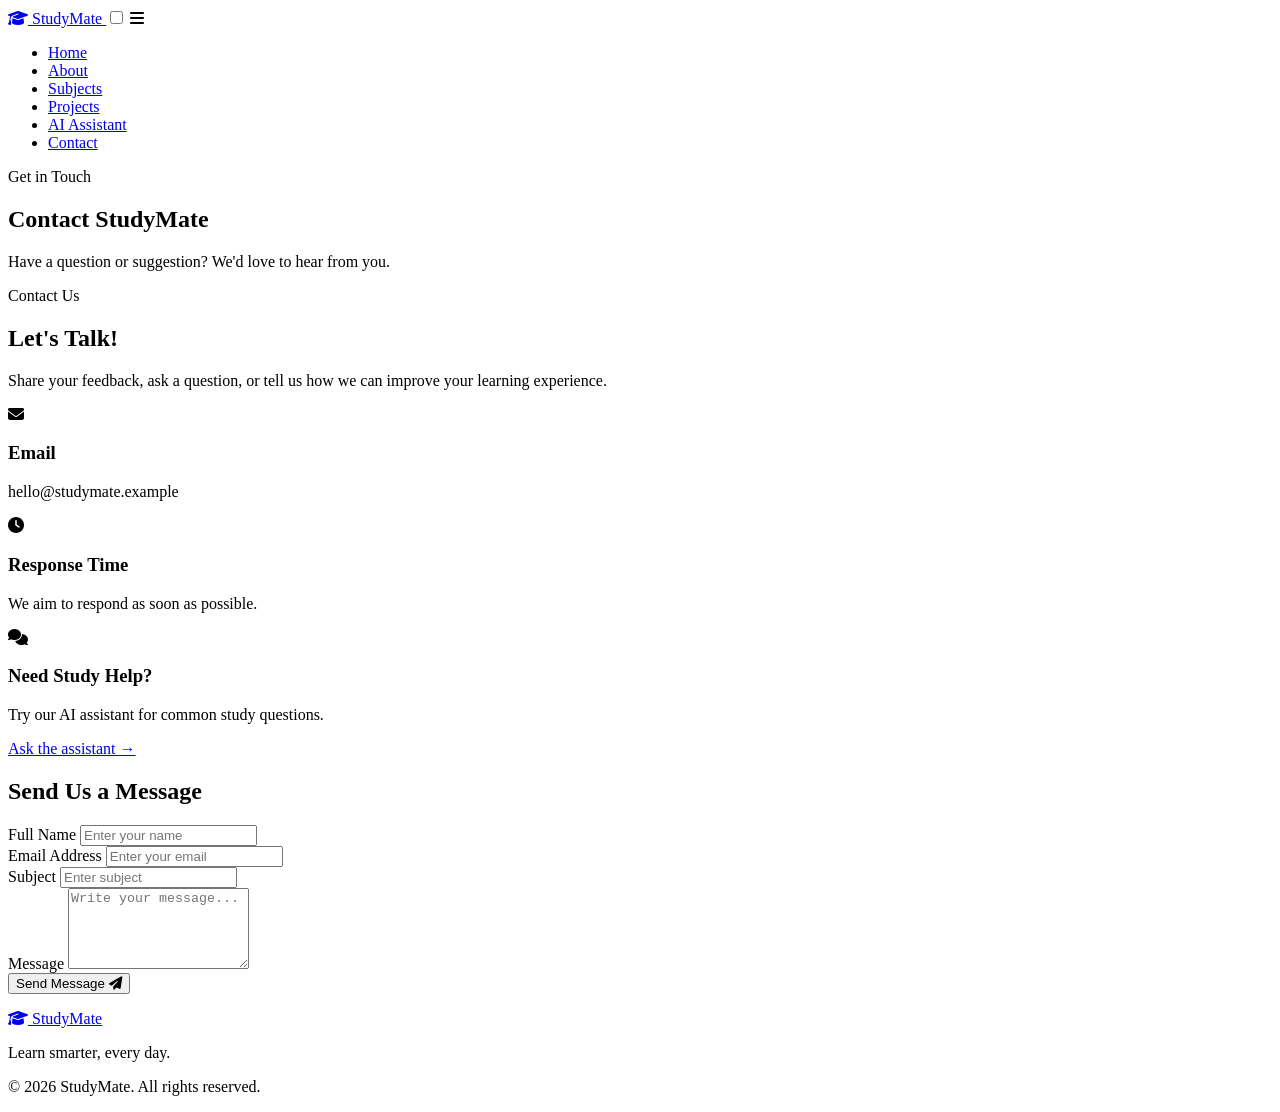
==== html/contact.html @ 2f770758 "Add files via upload" ====
<!DOCTYPE html>
<html lang="en">
<head>
    <meta charset="UTF-8">
    <meta name="viewport" content="width=device-width, initial-scale=1.0">
    <title>Contact | StudyMate</title>

    <link rel="stylesheet" href="../CSS/index.css">
    <link rel="stylesheet" href="../CSS/contact.css">
    <script src="../JS/assistant.js" defer></script>
    <link rel="stylesheet"
          href="https://cdnjs.cloudflare.com/ajax/libs/font-awesome/6.5.2/css/all.min.css">
</head>
<body>

<header class="header">
    <nav class="navbar container">
        <a href="../index.html" class="logo">
            <i class="fa-solid fa-graduation-cap"></i> StudyMate
        </a>
        <input type="checkbox" id="menu-toggle">
        <label for="menu-toggle" class="menu-icon">
            <i class="fa-solid fa-bars"></i>
        </label>
        <ul class="nav-links">
            <li><a href="../index.html">Home</a></li>
            <li><a href="about.html">About</a></li>
            <li><a href="subjects.html">Subjects</a></li>
            <li><a href="projects.html">Projects</a></li>
            <li><a href="ai-assistant.html">AI Assistant</a></li>
            <li><a class="active" href="contact.html">Contact</a></li>
        </ul>
    </nav>
</header>

<main>
    <section class="page-banner">
        <div class="container">
            <span class="tag">Get in Touch</span>
            <h1>Contact <span>StudyMate</span></h1>
            <p>Have a question or suggestion? We'd love to hear from you.</p>
        </div>
    </section>

    <section class="section container contact-section">
        <div class="contact-info">
            <span class="tag">Contact Us</span>
            <h2>Let's Talk!</h2>
            <p>
                Share your feedback, ask a question, or tell us how we can
                improve your learning experience.
            </p>

            <div class="contact-item">
                <div class="contact-icon">
                    <i class="fa-solid fa-envelope"></i>
                </div>
                <div>
                    <h3>Email</h3>
                    <p>hello@studymate.example</p>
                </div>
            </div>

            <div class="contact-item">
                <div class="contact-icon">
                    <i class="fa-solid fa-clock"></i>
                </div>
                <div>
                    <h3>Response Time</h3>
                    <p>We aim to respond as soon as possible.</p>
                </div>
            </div>

            <div class="contact-item">
                <div class="contact-icon">
                    <i class="fa-solid fa-comments"></i>
                </div>
                <div>
                    <h3>Need Study Help?</h3>
                    <p>Try our AI assistant for common study questions.</p>
                    <a href="ai-assistant.html">Ask the assistant →</a>
                </div>
            </div>
        </div>

        <div class="contact-form-card">
            <h2>Send Us a Message</h2>

            <form id="contact-form">
                <div class="form-group">
                    <label for="name">Full Name</label>
                    <input type="text" id="name" name="name"
                           placeholder="Enter your name" required>
                </div>

                <div class="form-group">
                    <label for="email">Email Address</label>
                    <input type="email" id="email" name="email"
                           placeholder="Enter your email" required>
                </div>

                <div class="form-group">
                    <label for="subject">Subject</label>
                    <input type="text" id="subject" name="subject"
                           placeholder="Enter subject" required>
                </div>

                <div class="form-group">
                    <label for="message">Message</label>
                    <textarea id="message" name="message" rows="5"
                              placeholder="Write your message..." required></textarea>
                </div>

                <button type="submit" class="btn">
                    Send Message <i class="fa-solid fa-paper-plane"></i>
                </button>

                <p id="form-status" class="form-status" aria-live="polite"></p>
            </form>
        </div>
    </section>
</main>

<footer class="footer">
    <div class="container footer-content">
        <a href="../index.html" class="logo">
            <i class="fa-solid fa-graduation-cap"></i> StudyMate
        </a>
        <p>Learn smarter, every day.</p>
        <p>© 2026 StudyMate. All rights reserved.</p>
    </div>
</footer>

<script>
    const contactForm = document.getElementById("contact-form");
    const formStatus = document.getElementById("form-status");

    contactForm.addEventListener("submit", function(event) {
        event.preventDefault();

        formStatus.textContent =
            "Demo only: your message has not been sent to a server.";

        contactForm.reset();
    });
</script>

</body>
</html>
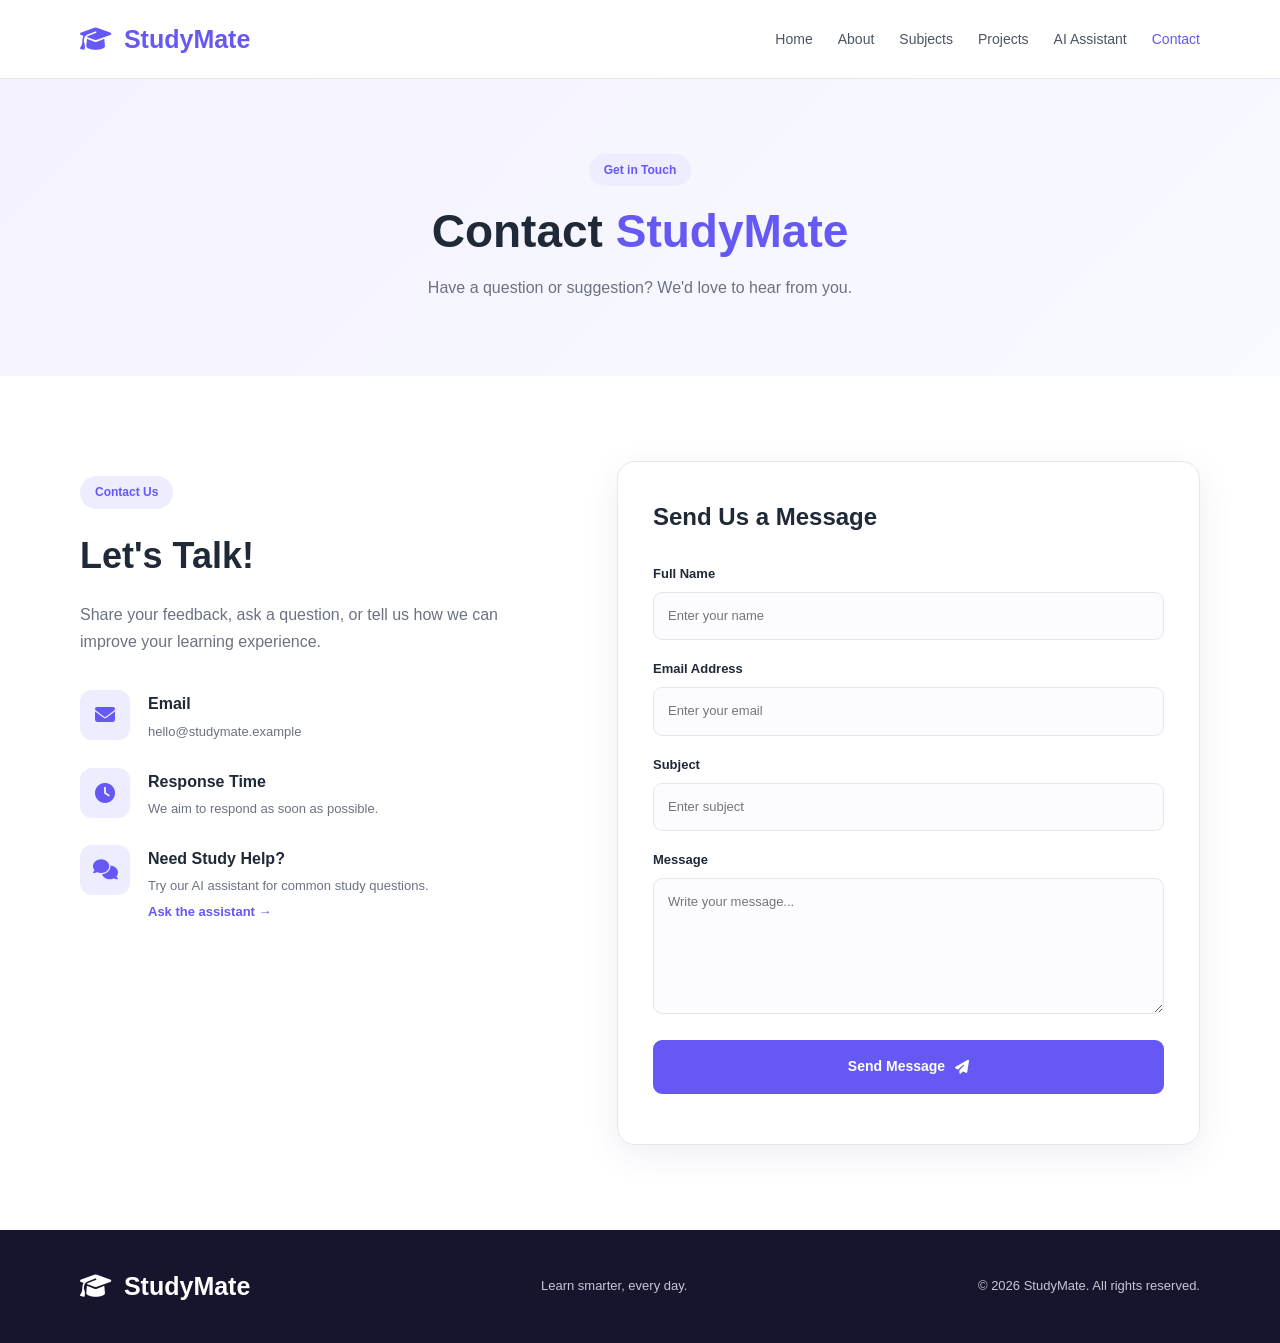
==== commit 0c0da852: "Update contact.html" ====
--- a/html/contact.html
+++ b/html/contact.html
@@ -6,9 +6,9 @@
     <meta name="viewport" content="width=device-width, initial-scale=1.0">
     <title>Contact | StudyMate</title>
 
-    <link rel="stylesheet" href="../CSS/index.css">
-    <link rel="stylesheet" href="../CSS/contact.css">
-    <script src="../JS/assistant.js" defer></script>
+    <link rel="stylesheet" href="../css/index.css">
+    <link rel="stylesheet" href="../css/contact.css">
+    <script src="../js/assistant.js" defer></script>
     <link rel="stylesheet"
           href="https://cdnjs.cloudflare.com/ajax/libs/font-awesome/6.5.2/css/all.min.css">
 </head>
@@ -147,4 +147,4 @@
 </script>
 
 </body>
-</html>+</html>
--- a/css/index.css
+++ b/css/index.css
@@ -0,0 +1,273 @@
+
+@import url('https://fonts.googleapis.com/css2?family=Poppins:wght@300;400;500;600;700;800&display=swap');
+
+:root {
+    --primary: #6558f5;
+    --primary-dark: #4c3de0;
+    --secondary: #8b5cf6;
+    --text: #1f2937;
+    --muted: #6b7280;
+    --light: #f7f8ff;
+    --white: #ffffff;
+    --border: #e5e7eb;
+    --shadow: 0 10px 35px rgba(45, 40, 100, 0.08);
+}
+
+* {
+    margin: 0;
+    padding: 0;
+    box-sizing: border-box;
+}
+
+html {
+    scroll-behavior: smooth;
+}
+
+body {
+    font-family: 'Poppins', sans-serif;
+    color: var(--text);
+    background: var(--white);
+    line-height: 1.7;
+}
+
+a {
+    text-decoration: none;
+    color: inherit;
+}
+
+ul {
+    list-style: none;
+}
+
+button, input, textarea {
+    font: inherit;
+}
+
+button, a {
+    -webkit-tap-highlight-color: transparent;
+}
+
+.container {
+    width: min(1120px, 90%);
+    margin: auto;
+}
+
+.section {
+    padding: 85px 0;
+}
+
+.header {
+    position: sticky;
+    top: 0;
+    z-index: 1000;
+    background: rgba(255, 255, 255, 0.96);
+    border-bottom: 1px solid var(--border);
+    backdrop-filter: blur(12px);
+}
+
+.navbar {
+    min-height: 78px;
+    display: flex;
+    justify-content: space-between;
+    align-items: center;
+    gap: 25px;
+}
+
+.logo {
+    font-size: 25px;
+    font-weight: 800;
+    color: var(--primary);
+    white-space: nowrap;
+}
+
+.logo i {
+    margin-right: 6px;
+}
+
+.nav-links {
+    display: flex;
+    align-items: center;
+    gap: 25px;
+}
+
+.nav-links a {
+    color: #4b5563;
+    font-size: 14px;
+    font-weight: 500;
+    transition: 0.3s;
+}
+
+.nav-links a:hover,
+.nav-links a.active {
+    color: var(--primary);
+}
+
+#menu-toggle,
+.menu-icon {
+    display: none;
+}
+
+.btn {
+    display: inline-flex;
+    align-items: center;
+    justify-content: center;
+    gap: 10px;
+    padding: 13px 24px;
+    background: var(--primary);
+    color: white;
+    border: 2px solid var(--primary);
+    border-radius: 9px;
+    font-weight: 600;
+    font-size: 14px;
+    cursor: pointer;
+    transition: 0.3s;
+}
+
+.btn:hover {
+    background: var(--primary-dark);
+    border-color: var(--primary-dark);
+    transform: translateY(-2px);
+}
+
+.btn-outline {
+    background: transparent;
+    color: var(--primary);
+}
+
+.btn-outline:hover {
+    color: white;
+}
+
+.btn-small {
+    padding: 10px 18px;
+    font-size: 13px;
+}
+
+.tag {
+    display: inline-block;
+    color: var(--primary);
+    background: #eeecff;
+    border-radius: 30px;
+    padding: 6px 15px;
+    font-size: 12px;
+    font-weight: 600;
+    margin-bottom: 16px;
+}
+
+.section-heading {
+    text-align: center;
+    max-width: 650px;
+    margin: 0 auto 45px;
+}
+
+.section-heading h2 {
+    font-size: clamp(25px, 3vw, 36px);
+    line-height: 1.3;
+    margin-bottom: 12px;
+}
+
+.section-heading h2 span,
+.page-banner h1 span {
+    color: var(--primary);
+}
+
+.section-heading p,
+.page-banner p {
+    color: var(--muted);
+}
+
+.page-banner {
+    text-align: center;
+    padding: 75px 0;
+    background: linear-gradient(135deg, #f4f2ff, #f8faff);
+}
+
+.page-banner h1 {
+    font-size: clamp(30px, 5vw, 46px);
+    line-height: 1.3;
+    margin-bottom: 12px;
+}
+
+.footer {
+    background: #17152d;
+    color: #c7c6d7;
+    padding: 35px 0;
+}
+
+.footer-content {
+    display: flex;
+    justify-content: space-between;
+    align-items: center;
+    gap: 20px;
+    flex-wrap: wrap;
+}
+
+.footer .logo {
+    color: white;
+}
+
+.footer p {
+    font-size: 13px;
+}
+
+@media (max-width: 900px) {
+    .nav-links {
+        gap: 14px;
+    }
+
+    .nav-links a {
+        font-size: 12px;
+    }
+}
+
+@media (max-width: 700px) {
+    .navbar {
+        min-height: 70px;
+        flex-wrap: wrap;
+        padding: 15px 0;
+    }
+
+    .menu-icon {
+        display: block;
+        font-size: 24px;
+        color: var(--primary);
+        cursor: pointer;
+        margin-left: auto;
+    }
+
+    .nav-links {
+        display: none;
+        flex-direction: column;
+        align-items: flex-start;
+        width: 100%;
+        gap: 0;
+        padding: 10px 0;
+    }
+
+    .nav-links li {
+        width: 100%;
+    }
+
+    .nav-links a {
+        display: block;
+        padding: 10px 0;
+        font-size: 15px;
+    }
+
+    #menu-toggle:checked ~ .nav-links {
+        display: flex;
+    }
+
+    .section {
+        padding: 60px 0;
+    }
+
+    .page-banner {
+        padding: 55px 0;
+    }
+
+    .footer-content {
+        flex-direction: column;
+        text-align: center;
+    }
+}
--- a/css/contact.css
+++ b/css/contact.css
@@ -0,0 +1,121 @@
+
+.contact-section {
+    display: grid;
+    grid-template-columns: 0.9fr 1.1fr;
+    gap: 60px;
+    align-items: start;
+}
+
+.contact-info {
+    padding-top: 15px;
+}
+
+.contact-info h2 {
+    font-size: 36px;
+    margin-bottom: 15px;
+}
+
+.contact-info > p {
+    color: var(--muted);
+    margin-bottom: 35px;
+}
+
+.contact-item {
+    display: flex;
+    align-items: flex-start;
+    gap: 18px;
+    margin-bottom: 25px;
+}
+
+.contact-icon {
+    flex-shrink: 0;
+    width: 50px;
+    height: 50px;
+    display: grid;
+    place-items: center;
+    background: #eeecff;
+    color: var(--primary);
+    border-radius: 12px;
+    font-size: 20px;
+}
+
+.contact-item h3 {
+    font-size: 16px;
+    margin-bottom: 3px;
+}
+
+.contact-item p,
+.contact-item a {
+    color: var(--muted);
+    font-size: 13px;
+}
+
+.contact-item a {
+    color: var(--primary);
+    font-weight: 600;
+}
+
+.contact-form-card {
+    padding: 35px;
+    border: 1px solid var(--border);
+    border-radius: 18px;
+    box-shadow: var(--shadow);
+    background: white;
+}
+
+.contact-form-card h2 {
+    font-size: 24px;
+    margin-bottom: 25px;
+}
+
+.form-group {
+    margin-bottom: 18px;
+}
+
+.form-group label {
+    display: block;
+    font-size: 13px;
+    font-weight: 600;
+    margin-bottom: 7px;
+}
+
+.form-group input,
+.form-group textarea {
+    width: 100%;
+    border: 1px solid var(--border);
+    border-radius: 9px;
+    padding: 12px 14px;
+    outline: none;
+    font-size: 13px;
+    background: #fcfcff;
+}
+
+.form-group input:focus,
+.form-group textarea:focus {
+    border-color: var(--primary);
+}
+
+.form-group textarea {
+    resize: vertical;
+}
+
+.contact-form-card .btn {
+    width: 100%;
+}
+
+.form-status {
+    color: #16835b;
+    font-size: 13px;
+    margin-top: 15px;
+}
+
+@media (max-width: 800px) {
+    .contact-section {
+        grid-template-columns: 1fr;
+        gap: 35px;
+    }
+
+    .contact-form-card {
+        padding: 25px;
+    }
+}
